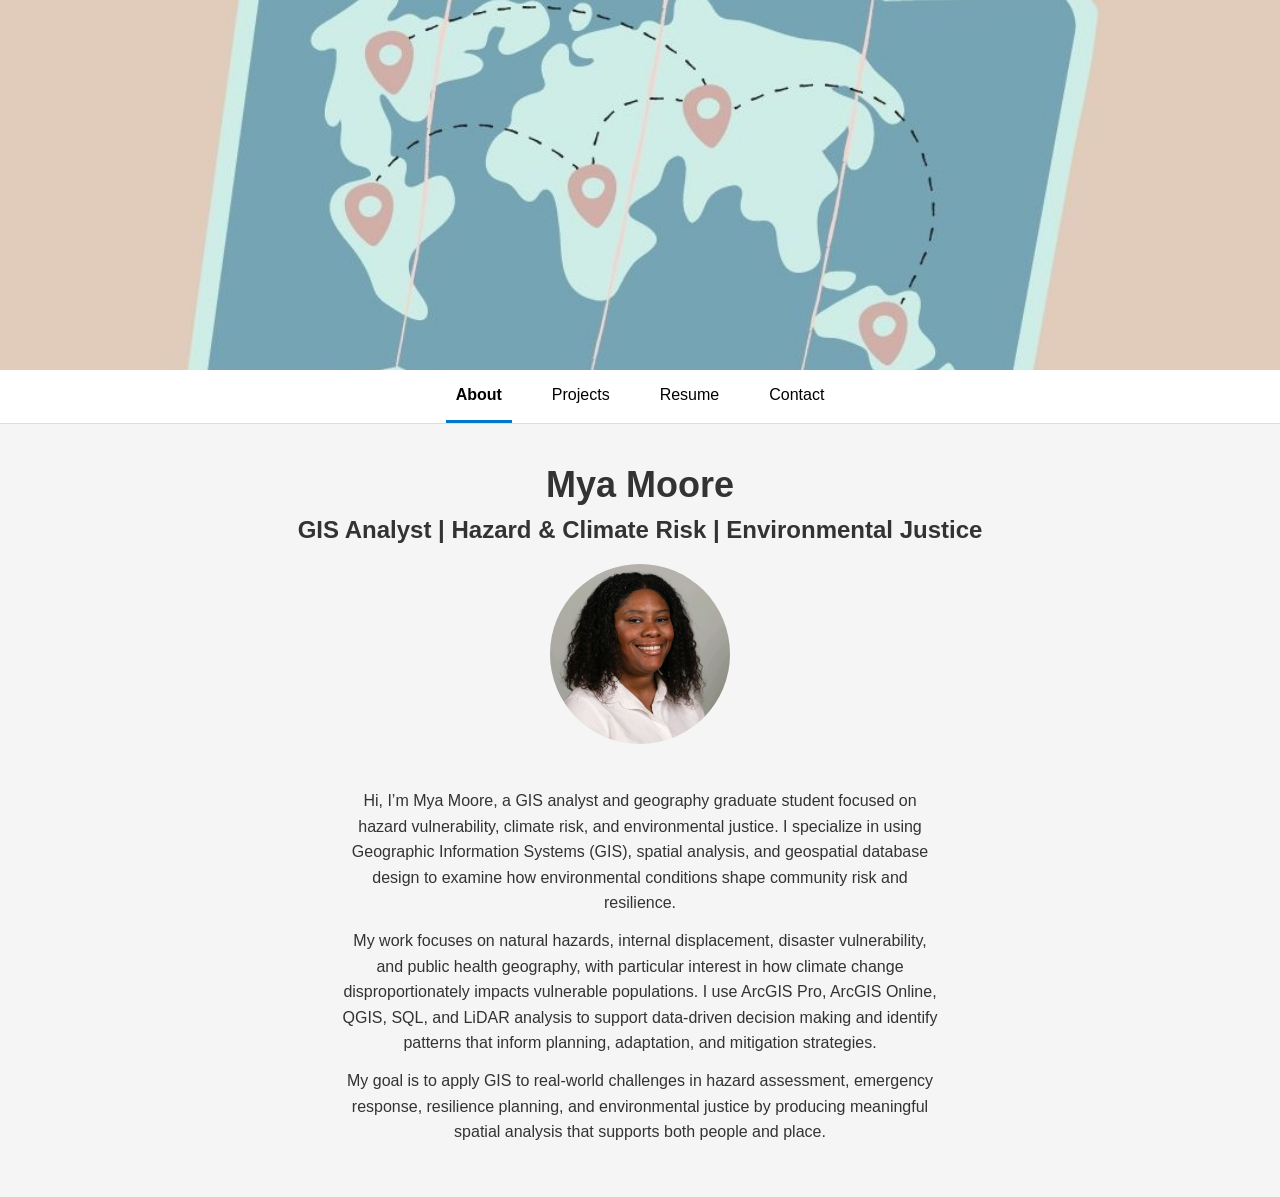
==== index (1).html @ a65ad87d "Add files via upload" ====
<!DOCTYPE html>
<html lang="en">
<head>
  <meta charset="UTF-8" />
  <meta name="viewport" content="width=device-width, initial-scale=1.0" />
  <title>Mya Moore | GIS Portfolio</title>
  <link rel="stylesheet" href="styles.css" />
  <link rel="stylesheet" href="https://cdnjs.cloudflare.com/ajax/libs/font-awesome/6.5.0/css/all.min.css" />
</head>
<body>

<header>
  <div class="header-image"></div>

  <nav>
    <ul>
      <li><button class="tab active" data-tab="about">About</button></li>
      <li><button class="tab" data-tab="projects">Projects</button></li>
      <li><button class="tab" data-tab="resume">Resume</button></li>
      <li><button class="tab" data-tab="contact">Contact</button></li>
    </ul>
  </nav>
</header>

<main>

  <!-- ABOUT -->
  <section id="about" class="tab-content active">
    <h1 class="name1">Mya Moore</h1>
    <h2 class="title1">GIS Analyst | Hazard & Climate Risk | Environmental Justice</h2>

    <div class="about-container">
      <div class="about-image">
        <img src="images/linkedin_photo .jpeg" alt="Mya Moore profile photo" />
      </div>

      <div class="about-text">
        <p>
          Hi, I’m Mya Moore, a GIS analyst and geography graduate student focused on hazard vulnerability,
          climate risk, and environmental justice. I specialize in using Geographic Information Systems (GIS),
          spatial analysis, and geospatial database design to examine how environmental conditions shape
          community risk and resilience.
        </p>

        <p>
          My work focuses on natural hazards, internal displacement, disaster vulnerability, and public health
          geography, with particular interest in how climate change disproportionately impacts vulnerable
          populations. I use ArcGIS Pro, ArcGIS Online, QGIS, SQL, and LiDAR analysis to support data-driven
          decision making and identify patterns that inform planning, adaptation, and mitigation strategies.
        </p>

        <p>
          My goal is to apply GIS to real-world challenges in hazard assessment, emergency response,
          resilience planning, and environmental justice by producing meaningful spatial analysis that
          supports both people and place.
        </p>
      </div>
    </div>
  </section>


  <!-- PROJECTS -->
  <section id="projects" class="tab-content">

    <!-- FEATURED PROJECT 1 -->
    <div class="project-section">
      <h2>Featured Projects</h2>

      <div class="web-container">
        <h3 class="web-title">Climate Displacement Risk Mapping: Internal Displacement from Natural Hazards (2023)</h3>

        <iframe
          class="web"
          src="https://oki.maps.arcgis.com/apps/mapviewer/index.html?configurableview=true&webmap=d59d0a28893542eaaae7bc10a8364549&theme=dark&heading=true&information=true&center=-92.78859604728449,40.30035708814452&scale=18489297.737236"
          title="Climate Displacement Risk Mapping">
        </iframe>

        <div class="project-description">
          <p>
            This project analyzes internal displacement caused by natural hazards across the United States using
            the Internal Displacement Monitoring Centre (IDMC) 2023 displacement dataset. The goal was to identify
            spatial patterns of climate-related displacement and examine how natural hazards contribute to
            population vulnerability and forced movement.
          </p>

          <p>
            The project involved building a geospatial database using PostgreSQL and pgAdmin, writing SQL queries
            for database design, data cleaning, and spatial organization, and integrating the results into ArcGIS
            for visualization and analysis.
          </p>

          <p>
            The final web map highlights areas with the highest displacement totals and supports broader hazard
            vulnerability assessment, climate adaptation planning, and environmental justice research.
          </p>
        </div>
      </div>
    </div>


    <!-- FEATURED PROJECT 2 -->
    <div class="project-section">
      <h2>LiDAR-Based Landslide Susceptibility Assessment: Mercer Island, Washington</h2>

      <div class="lidar-grid">
        <img src="images/Lidar_Project_Map_2.png" alt="LiDAR landslide analysis map" />
        </div>

      <div class="project-description">
        <p>
          This project used LiDAR-derived elevation models to assess landslide susceptibility along Mercer Island,
          Washington, with a focus on coastal slopes and the I-90 highway corridor. The analysis used DEM
          reclassification, slope modeling, hillshade interpretation, and comparison with known landslide records
          to identify areas of elevated risk.
        </p>

        <p>
          Lighter slope values, terrain depressions, and visible surface cracks helped identify potential failure
          zones where landslides are more likely to occur. These patterns were compared against existing municipal
          landslide risk datasets to strengthen interpretation and spatial validation.
        </p>

        <p>
          The final result supports hazard mitigation planning by identifying vulnerable infrastructure corridors
          and high-risk terrain requiring monitoring and resilience planning.
        </p>
      </div>
    </div>


    <!-- FEATURED PROJECT 3 -->
    <div class="project-section">
      <h2>Environmental Justice Analysis: Food Access in Denver</h2>

      <div class="static-container">
        <img class="static" style="max-width: 700px; width: 100%; height: auto;" src="images/Map3.png" alt="Denver food desert analysis map" />
      </div>

      <div class="project-description">
        <p>
          This project used ArcGIS Pro to identify food deserts affecting predominantly African American
          communities in Denver, Colorado. Using 2021 ACS Census block group data, TIGER/Line boundaries,
          and spatial analysis techniques, the project examined patterns of food access, demographic
          vulnerability, and neighborhood inequity.
        </p>

        <p>
          The analysis focused on identifying underserved areas where access to healthy food options is limited
          and where racial and socioeconomic disparities intersect. The final map highlights areas of spatial
          inequity and demonstrates how GIS can support equitable planning and public health decision-making.
        </p>
      </div>
    </div>


    <!-- FEATURED PROJECT 4 -->
    <div class="project-section">
      <h2>Hazard Gentrification and Environmental Justice: Redlining, Demographic Change, and Natural Hazard Risk in Seattle</h2>

      <div class="static-container">
        <h3 class="static-title">Featured Research Map</h3>
        <img class="static" style="max-width: 800px; width: 100%; height: auto;" src="images/Gent_Index.jpg" alt="Seattle gentrification index map" />
      </div>

      <div class="project-description">
        <p>
          This project examined how historical redlining continues to shape present-day environmental justice,
          demographic vulnerability, and hazard exposure in Seattle, Washington. The research focused on whether
          historically redlined neighborhoods spatially align with race, income, education, and natural hazard risk,
          and whether these same areas are experiencing signs of hazard gentrification.
        </p>

        <p>
          Using American Community Survey demographic data, Mapping Inequality HOLC redlining shapefiles, and
          Seattle natural hazard risk data from the Modeled Seattle Hazard Explorer, I evaluated how low-income
          and minority populations are distributed across high-risk hazard zones and how demographic shifts suggest
          displacement pressures in vulnerable communities.
        </p>

        <p>
          <a href="seattle-gentrification.html" target="_blank"><strong>View Full Seattle Gentrification Project →</strong></a>
        </p>
      </div>
    </div>


    <!-- ADDITIONAL CARTOGRAPHY -->
    <div class="project-section">
      <h2>Additional Mapping Projects</h2>

      <div class="static-container">
        <h3 class="static-title">30 Day Mapping Challenge: South Korea River Network</h3>
        <img class="static" src="images/Map1.JPG" alt="South Korea river network map" />
      </div>

      <div class="static-container">
        <h3 class="static-title">Stockholm Rail Network</h3>
        <img class="static" src="images/Map2.JPG" alt="Stockholm rail network map" />
      </div>
    </div>

  </section>

  <!-- RESUME -->
  <section id="resume" class="tab-content">
    <div class="resume-container">
      <h1 class="resume-name">Myawna (Mya) Moore</h1>
      <p class="resume-contact">
        Denver, Colorado | myammoore14@gmail.com<br>
        LinkedIn: linkedin.com/in/myawna-moore
      </p>

      <div class="resume-section">
        <h2>Education</h2>
        <div class="resume-item">
          <strong>University of Denver</strong>
          <p>Master of Arts in Geography | Expected June 2026</p>
        </div>
        <div class="resume-item">
          <strong>University of Central Oklahoma</strong>
          <p>B.A. Geography, Minor in Marketing</p>
        </div>
      </div>

      <div class="resume-section">
        <h2>Core Skills</h2>
        <p>ArcGIS Pro, ArcGIS Online, QGIS, SQL, PostgreSQL, Spatial Analysis, LiDAR Processing, Hazard Mapping, Environmental Justice Analysis, Geodatabase Design, Cartography, GIS Research Support</p>
      </div>
    </div>
  </section>

  <!-- CONTACT -->
  <section id="contact" class="tab-content">
    <div class="contact-container">
      <h1>Contact</h1>
      <p class="contact-intro">Thank you for visiting my portfolio. Please feel free to connect for GIS opportunities, research collaboration, or professional networking.</p>

      <div class="contact-cards">
        <a href="https://www.linkedin.com/in/myawna-moore" target="_blank" class="contact-card">
          <h3>LinkedIn</h3>
          <p>Professional networking</p>
        </a>

        <a href="mailto:myammoore14@gmail.com" class="contact-card">
          <h3>Email</h3>
          <p>myammoore14@gmail.com</p>
        </a>
      </div>
    </div>
  </section>

</main>

<script src="script.js"></script>
</body>
</html>
---- styles.css ----
* {
    margin: 0;
    padding: 0;
    box-sizing: border-box;
}

body {
    font-family: Arial, Helvetica, sans-serif;
    background-color: #f5f5f5;
    color: #333;
}


/* HEADER IMAGE */

.header-image {
    width: 100%;
    height: 370px;
    background-image: url("images/header.jpg");
    background-size: cover;
    background-position: center;
}


/* NAVIGATION */

nav {
    background: white;
    border-bottom: 1px solid #ddd;
}

nav ul {
    list-style: none;
    display: flex;
    justify-content: center;
}

nav li {
    margin: 0 15px;
}

.tab {
    background: none;
    border: none;
    padding: 16px 10px;
    font-size: 16px;
    cursor: pointer;
}

.tab:hover {
    color: #0077cc;
}

.tab.active {
    border-bottom: 3px solid #0077cc;
    font-weight: bold;
}


/* MAIN CONTENT */

main {
    max-width: 1200px;
    margin: auto;
    padding: 40px 20px;
}


/* TAB SECTIONS */

.tab-content {
    display: none;
}

.tab-content.active {
    display: block;
}


/* ABOUT SECTION */

.name1 {
    font-size: 36px;
    margin-bottom: 10px;
    align-items: center;
    text-align: center;
}

.title1 {
    font-size: 24px;
    margin-bottom: 20px;
    align-items: center;
    text-align: center;
}

.about-container {
    display: flex;
    flex-direction: column;
    align-items: center;
    text-align: center;
}

.about-image img {
    width: 180px;
    height: 180px;
    border-radius: 50%;
    object-fit: cover;
    margin-bottom: 20px;
}

.about-text {
    max-width: 600px;
}

.about-text h1 {
    margin-bottom: 15px;
}

.about-text p {
    margin-bottom: 12px;
    line-height: 1.6;
}


/* RESPONSIVE */

@media (min-width: 768px) {

    .about-container {
        flex-direction: column;
        text-align: center;
        gap: 40px;
        justify-content: center;
    }

    .about-image img {
        margin-bottom: 0;
    }

}

/* PROJECT SECTIONS */

.section-main-title {
    text-align: center;
    margin-bottom: 40px;
}

.project-section {
    margin-bottom: 80px;
}

.project-section h2 {
    text-align: left;
    font-size: 32px;
    margin-bottom: 20px;
}




/* IMAGEs  */


.static {
    width: 100%;
    height: auto;
    border-radius: 6px;
}

.static-container {
    text-align: center;
    justify-content: center;
    margin-top: 20px;
}

.static-title {
    margin-bottom: 10px;
    margin-top: 80px;
}


/* WEB MAP GRID */

.webmap-grid {
    display: grid;
    grid-template-columns: 1fr;
    gap: 20px;
}

.web {
    width: 100%;
    height: 600px;
    border: none;
    border-radius: 6px;
}

.web-title {
    margin-top: 50px;
    text-align: center;
    font-size: 18px;
}


/* LIDAR GRID */

.lidar-grid {
    display: grid;
    grid-template-columns: 1fr;
    gap: 20px;
}

.lidar-grid img {
    width: 100%;
    border-radius: 6px;
}



/* PROJECT DESCRIPTION */

.project-description {
    margin-top: 20px;
    max-width: 800px;
    margin-left: auto;
    margin-right: auto;
    text-align: center;
}

.project-description p {
    line-height: 1.6;
    margin-bottom: 15px;
    text-align: left;
}


/* LIDAR POPUP LINK */

.lidar-popup-link {
    text-align: center;
    margin-top: 10px;
}

.lidar-popup-link a {
    font-size: 14px;
    color: #0077cc;
}



/* POPUP */

.popup {
    display: none;
    position: fixed;
    z-index: 1000;
    left: 0;
    top: 0;
    width: 100%;
    height: 100%;
    background-color: rgba(0,0,0,0.7);
}

.popup-content {
    background: white;
    padding: 20px;
    margin: 10% auto;
    width: 60%;
    border-radius: 8px;
}

.popup-images {
    display: flex;
    flex-direction: column;
    gap: 10px;
    justify-content: center;
}

.popup-images img {
    width: 500px;
    border-radius: 4px;
}

.close-popup {
    float: right;
    font-size: 24px;
    cursor: pointer;
}

/* RESUME STYLING */

.resume-container {
    max-width: 850px;
    margin: auto;
    background: white;
    padding: 40px;
    border-radius: 8px;
    box-shadow: 0 2px 10px rgba(0,0,0,0.05);
}

.resume-name {
    text-align: center;
    font-size: 28px;
    margin-bottom: 10px;
}

.resume-contact {
    text-align: center;
    font-size: 14px;
    margin-bottom: 30px;
    color: #555;
}

.resume-section {
    margin-bottom: 30px;
}

.resume-section h2 {
    border-bottom: 2px solid #0077cc;
    padding-bottom: 5px;
    margin-bottom: 15px;
    font-size: 18px;
}

.resume-item {
    margin-bottom: 20px;
}

.resume-item strong {
    display: block;
    font-size: 16px;
}

.resume-date {
    float: right;
    font-size: 14px;
    color: #777;
}

.resume-item p {
    margin: 5px 0;
}

.resume-item ul {
    margin-left: 20px;
    margin-top: 5px;
}

.resume-item li {
    margin-bottom: 5px;
    line-height: 1.5;
}


/* CLEAR FLOAT FIX */

.resume-item::after {
    content: "";
    display: block;
    clear: both;
}


/* MOBILE */

@media (max-width: 600px) {

.resume-date {
    float: none;
    display: block;
    margin-top: 3px;
}

}

/* CONTACT PAGE */

.contact-container {
    max-width: 900px;
    margin: auto;
    text-align: center;
    padding: 40px 20px;
}

.contact-container h1 {
    font-size: 28px;
    margin-bottom: 15px;
}

.contact-intro {
    max-width: 600px;
    margin: 0 auto 40px auto;
    color: #555;
    line-height: 1.6;
}


/* CONTACT CARDS */

.contact-cards {
    display: flex;
    flex-direction: column;
    gap: 20px;
}

.contact-card {
    text-decoration: none;
    background: white;
    padding: 25px;
    border-radius: 10px;
    box-shadow: 0 4px 12px rgba(0,0,0,0.08);
    transition: all 0.25s ease;
    color: #333;
}

.contact-card i {
    font-size: 30px;
    margin-bottom: 10px;
    color: #0077cc;
}

.contact-card h3 {
    margin-bottom: 5px;
}

.contact-card p {
    font-size: 14px;
    color: #666;
}


/* HOVER EFFECT */

.contact-card:hover {
    transform: translateY(-5px);
    box-shadow: 0 8px 18px rgba(0,0,0,0.12);
}


/* DESKTOP LAYOUT */

@media (min-width: 768px) {

.contact-cards {
    flex-direction: row;
    justify-content: center;
}

.contact-card {
    width: 250px;
}

}
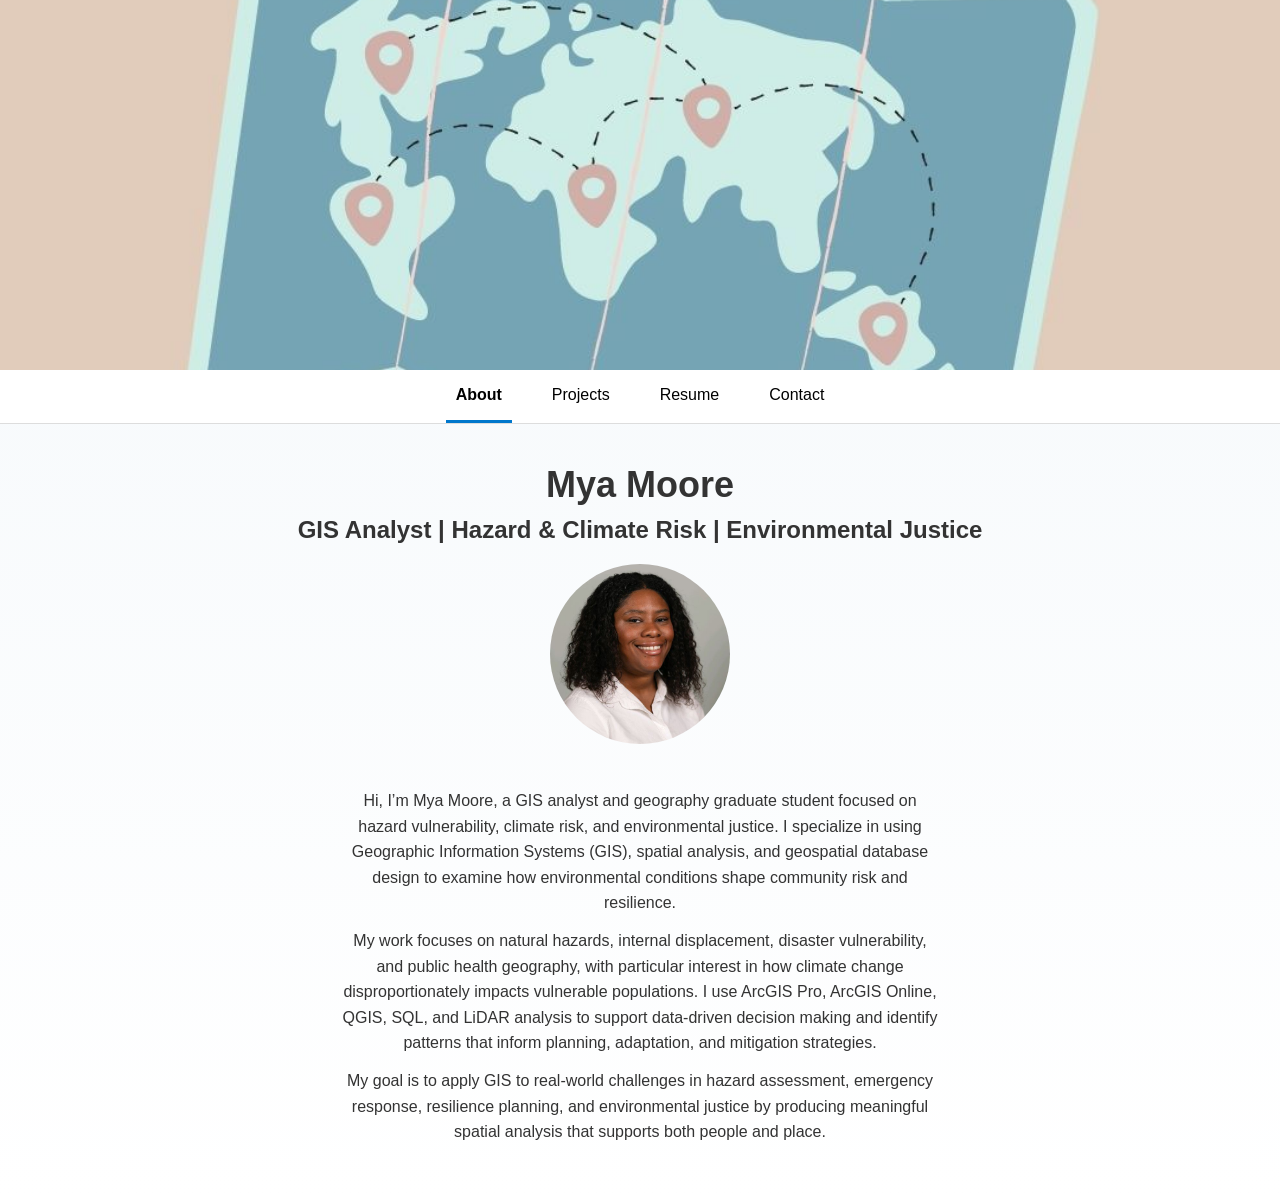
==== commit 1f5862e0: "Add files via upload" ====
--- a/index (1).html
+++ b/index (1).html
@@ -7,7 +7,7 @@
   <link rel="stylesheet" href="styles.css" />
   <link rel="stylesheet" href="https://cdnjs.cloudflare.com/ajax/libs/font-awesome/6.5.0/css/all.min.css" />
 </head>
-<body>
+<body style="background: linear-gradient(to bottom, #f4f8fb, #ffffff);">
 
 <header>
   <div class="header-image"></div>
@@ -62,6 +62,42 @@
   <!-- PROJECTS -->
   <section id="projects" class="tab-content">
 
+    <!-- FEATURED THESIS PROJECT -->
+    <div class="project-section">
+      <h2>Master's Thesis Research: Climate Displacement Vulnerability and Environmental Justice</h2>
+
+      <div class="web-container">
+        <h3 class="web-title">Climate Displacement Dashboard: Hazard Risk, Social Vulnerability, and Displacement Indicators</h3>
+
+        <iframe
+          class="web"
+          src="https://www.arcgis.com/apps/dashboards/363f49b825594abfbf5b96b7f01216f2"
+          title="Climate Displacement Dashboard">
+        </iframe>
+
+        <div class="project-description">
+          <p>
+            This project represents my master's thesis research and more than two years of work focused on climate
+            displacement vulnerability, hazard exposure, and environmental justice. The goal is to evaluate how
+            natural hazards, social vulnerability, and displacement indicators intersect to identify communities at
+            greatest risk of climate-driven displacement.
+          </p>
+
+          <p>
+            The research combines GIS spatial analysis, geodatabase design, hazard mapping, regression analysis,
+            demographic vulnerability assessment, and environmental justice frameworks to better understand where
+            displacement pressures are highest and why certain populations face disproportionate risk.
+          </p>
+
+          <p>
+            This dashboard serves as the primary visualization platform for the project, integrating displacement
+            indicators, natural hazard exposure, and social vulnerability metrics to support resilience planning,
+            adaptation strategy development, and equitable hazard mitigation decision-making.
+          </p>
+        </div>
+      </div>
+    </div>
+
     <!-- FEATURED PROJECT 1 -->
     <div class="project-section">
       <h2>Featured Projects</h2>
@@ -104,7 +140,11 @@
 
       <div class="lidar-grid">
         <img src="images/Lidar_Project_Map_2.png" alt="LiDAR landslide analysis map" />
-        </div>
+      </div>
+
+      <div class="lidar-popup-link">
+        <a href="#" id="openLidarPopup">View LiDAR Processing Maps and Certificates</a>
+      </div>
 
       <div class="project-description">
         <p>
@@ -223,8 +263,29 @@
       </div>
 
       <div class="resume-section">
+        <h2>Professional Experience</h2>
+        <div class="resume-item">
+          <strong>University of Denver</strong>
+          <p>Graduate Teaching Assistant | September 2024 – Present</p>
+        </div>
+        <div class="resume-item">
+          <strong>Reagan Smith Inc.</strong>
+          <p>GIS Mapping Specialist | May 2023 – August 2024</p>
+        </div>
+        <div class="resume-item">
+          <strong>Freelance GIS Analyst</strong>
+          <p>Spatial analysis, dashboard development, and geodatabase support for graduate research projects</p>
+        </div>
+      </div>
+
+      <div class="resume-section">
         <h2>Core Skills</h2>
-        <p>ArcGIS Pro, ArcGIS Online, QGIS, SQL, PostgreSQL, Spatial Analysis, LiDAR Processing, Hazard Mapping, Environmental Justice Analysis, Geodatabase Design, Cartography, GIS Research Support</p>
+        <p>ArcGIS Pro, ArcGIS Online, QGIS, SQL, PostgreSQL, Spatial Analysis, LiDAR Processing, Hazard Mapping, Environmental Justice Analysis, Geodatabase Design, Cartography, Spatial Statistics, Dashboard Development, GIS Research Support</p>
+      </div>
+
+      <div class="resume-section">
+        <h2>Download Resume</h2>
+        <p><a href="resume.pdf" target="_blank"><strong>Download Full Resume (PDF)</strong></a></p>
       </div>
     </div>
   </section>
